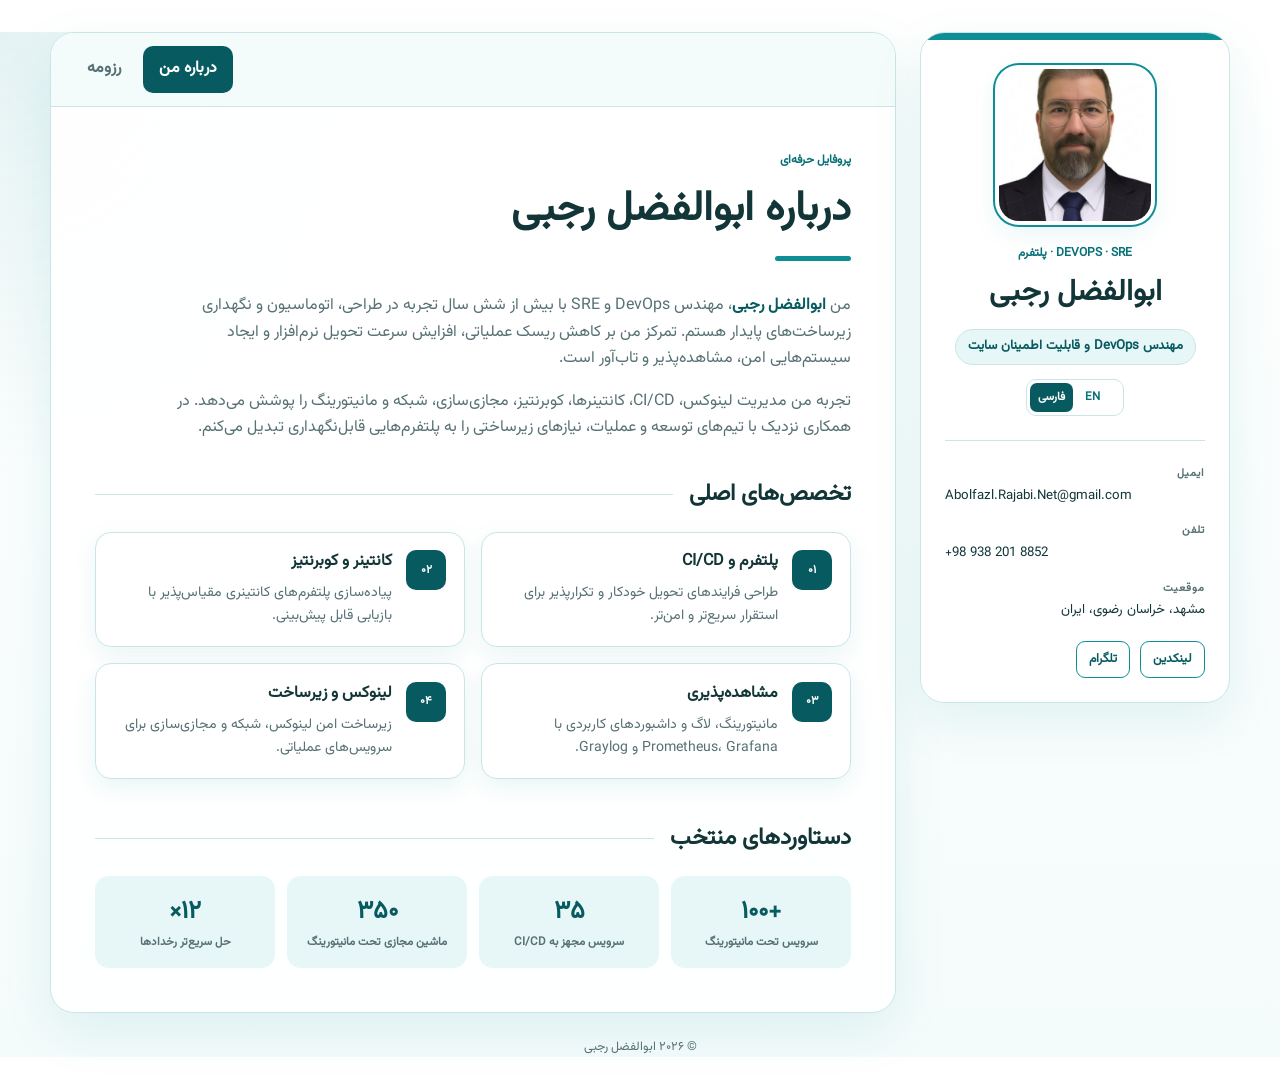
==== fa/index.html @ 6a83e55c "add Multi lang" ====
<!doctype html>
<html lang="fa" dir="rtl">
  <head>
    <meta charset="utf-8" />
    <meta name="viewport" content="width=device-width, initial-scale=1" />
    <meta name="description" content="رزومه ابوالفضل رجبی، مهندس DevOps و SRE متخصص لینوکس، کوبرنتیز، داکر، CI/CD، مانیتورینگ و زیرساخت پایدار." />
    <meta name="keywords" content="ابوالفضل رجبی، مهندس دواپس، مهندس SRE، لینوکس، کوبرنتیز، داکر، CI/CD، زیرساخت" />
    <meta name="author" content="ابوالفضل رجبی" />
    <meta name="robots" content="index, follow, max-image-preview:large" />
    <meta name="theme-color" content="#0F8F95" />
    <meta name="color-scheme" content="light" />

    <title>ابوالفضل رجبی | مهندس DevOps و SRE</title>
    <link rel="canonical" href="https://abolfazl-rajabi.ir/fa/" />
    <link rel="alternate" hreflang="en" href="https://abolfazl-rajabi.ir/" />
    <link rel="alternate" hreflang="fa" href="https://abolfazl-rajabi.ir/fa/" />
    <link rel="alternate" hreflang="x-default" href="https://abolfazl-rajabi.ir/" />
    <link rel="icon" href="../assets/images/logo.ico" sizes="any" />
    <link rel="preload" href="../assets/images/my-avatar.png" as="image" type="image/png" />
    <link rel="preload" href="../assets/fonts/Vazirmatn-Regular.ttf" as="font" type="font/ttf" crossorigin />
    <link rel="stylesheet" href="../assets/css/style.css" />

    <meta property="og:type" content="profile" />
    <meta property="og:url" content="https://abolfazl-rajabi.ir/fa/" />
    <meta property="og:title" content="ابوالفضل رجبی | مهندس DevOps و SRE" />
    <meta property="og:description" content="مهندس DevOps و SRE با تمرکز بر زیرساخت پایدار، اتوماسیون، مانیتورینگ و پلتفرم‌های Cloud Native." />
    <meta property="og:image" content="https://abolfazl-rajabi.ir/assets/images/my-avatar.png" />
    <meta property="og:image:alt" content="تصویر ابوالفضل رجبی" />
    <meta property="og:locale" content="fa_IR" />
    <meta property="og:locale:alternate" content="en_US" />
    <meta name="twitter:card" content="summary" />
    <meta name="twitter:title" content="ابوالفضل رجبی | مهندس DevOps و SRE" />
    <meta name="twitter:description" content="متخصص لینوکس، کوبرنتیز، داکر، CI/CD، مانیتورینگ و اتوماسیون زیرساخت." />
    <meta name="twitter:image" content="https://abolfazl-rajabi.ir/assets/images/my-avatar.png" />

    <script type="application/ld+json">
      {
        "@context": "https://schema.org",
        "@type": "Person",
        "@id": "https://abolfazl-rajabi.ir/#person",
        "name": "ابوالفضل رجبی",
        "alternateName": ["Abolfazl Rajabi"],
        "url": "https://abolfazl-rajabi.ir/fa/",
        "image": "https://abolfazl-rajabi.ir/assets/images/my-avatar.png",
        "jobTitle": "مهندس DevOps و قابلیت اطمینان سایت",
        "description": "مهندس DevOps و SRE متخصص لینوکس، کوبرنتیز، داکر، CI/CD، مانیتورینگ و اتوماسیون زیرساخت.",
        "email": "mailto:abolfazl.rajabi.net@gmail.com",
        "telephone": "+989382018852",
        "address": {"@type": "PostalAddress", "addressLocality": "مشهد", "addressRegion": "خراسان رضوی", "addressCountry": "IR"},
        "alumniOf": {"@type": "CollegeOrUniversity", "name": "دانشگاه بین‌المللی امام رضا"},
        "knowsAbout": ["DevOps", "Site Reliability Engineering", "Linux", "Kubernetes", "Docker", "CI/CD", "Grafana", "Prometheus", "Ansible"],
        "sameAs": ["https://www.linkedin.com/in/abolfazl-rajabi-net", "https://t.me/Arajabi18"]
      }
    </script>
    <script src="../assets/js/script.js" defer></script>
  </head>
  <body>
    <a class="skip-link" href="#main-content">رفتن به محتوای اصلی</a>
    <main class="layout" id="main-content">
      <aside class="profile-card" aria-labelledby="profile-name">
        <div class="profile-summary">
          <img class="avatar" src="../assets/images/my-avatar.png" width="160" height="160" alt="تصویر ابوالفضل رجبی" />
          <div>
            <p class="eyebrow">DevOps · SRE · پلتفرم</p>
            <h1 id="profile-name">ابوالفضل رجبی</h1>
            <p class="role">مهندس DevOps و قابلیت اطمینان سایت</p>
            <div class="language-switch" aria-label="انتخاب زبان">
              <a lang="en" dir="ltr" href="../" hreflang="en">EN</a>
              <span lang="fa" aria-current="page">فارسی</span>
            </div>
          </div>
        </div>
        <button class="profile-toggle" type="button" aria-expanded="false" aria-controls="profile-details" data-profile-toggle>
          اطلاعات تماس <span aria-hidden="true">⌄</span>
        </button>
        <div class="profile-details" id="profile-details" data-profile-details>
          <address class="contact-list">
            <a href="mailto:abolfazl.rajabi.net@gmail.com"><span class="contact-label">ایمیل</span><span dir="ltr">Abolfazl.Rajabi.Net@gmail.com</span></a>
            <a href="tel:+989382018852"><span class="contact-label">تلفن</span><span dir="ltr">+98 938 201 8852</span></a>
            <div><span class="contact-label">موقعیت</span><span>مشهد، خراسان رضوی، ایران</span></div>
          </address>
          <div class="social-links" aria-label="شبکه‌های اجتماعی">
            <a href="https://www.linkedin.com/in/abolfazl-rajabi-net" target="_blank" rel="me noopener noreferrer">لینکدین</a>
            <a href="https://t.me/Arajabi18" target="_blank" rel="me noopener noreferrer">تلگرام</a>
          </div>
        </div>
      </aside>

      <section class="content-card" aria-label="پروفایل حرفه‌ای">
        <nav class="tabs" aria-label="بخش‌های رزومه" role="tablist">
          <button id="about-tab" class="tab is-active" type="button" role="tab" aria-selected="true" aria-controls="about-panel" data-page-target="about">درباره من</button>
          <button id="resume-tab" class="tab" type="button" role="tab" aria-selected="false" aria-controls="resume-panel" data-page-target="resume">رزومه</button>
        </nav>

        <article id="about-panel" class="page is-active" role="tabpanel" aria-labelledby="about-tab" data-page="about">
          <header class="section-header"><p class="eyebrow">پروفایل حرفه‌ای</p><h2>درباره ابوالفضل رجبی</h2></header>
          <div class="intro-copy">
            <p>من <strong>ابوالفضل رجبی</strong>، مهندس DevOps و SRE با بیش از شش سال تجربه در طراحی، اتوماسیون و نگهداری زیرساخت‌های پایدار هستم. تمرکز من بر کاهش ریسک عملیاتی، افزایش سرعت تحویل نرم‌افزار و ایجاد سیستم‌هایی امن، مشاهده‌پذیر و تاب‌آور است.</p>
            <p>تجربه من مدیریت لینوکس، CI/CD، کانتینرها، کوبرنتیز، مجازی‌سازی، شبکه و مانیتورینگ را پوشش می‌دهد. در همکاری نزدیک با تیم‌های توسعه و عملیات، نیازهای زیرساختی را به پلتفرم‌هایی قابل‌نگهداری تبدیل می‌کنم.</p>
          </div>
          <section aria-labelledby="expertise-title">
            <div class="section-heading"><h3 id="expertise-title">تخصص‌های اصلی</h3><span class="heading-line" aria-hidden="true"></span></div>
            <ul class="expertise-grid">
              <li><div class="service-icon" aria-hidden="true">۰۱</div><div><h4>پلتفرم و CI/CD</h4><p>طراحی فرایندهای تحویل خودکار و تکرارپذیر برای استقرار سریع‌تر و امن‌تر.</p></div></li>
              <li><div class="service-icon" aria-hidden="true">۰۲</div><div><h4>کانتینر و کوبرنتیز</h4><p>پیاده‌سازی پلتفرم‌های کانتینری مقیاس‌پذیر با بازیابی قابل پیش‌بینی.</p></div></li>
              <li><div class="service-icon" aria-hidden="true">۰۳</div><div><h4>مشاهده‌پذیری</h4><p>مانیتورینگ، لاگ و داشبوردهای کاربردی با Prometheus، Grafana و Graylog.</p></div></li>
              <li><div class="service-icon" aria-hidden="true">۰۴</div><div><h4>لینوکس و زیرساخت</h4><p>زیرساخت امن لینوکس، شبکه و مجازی‌سازی برای سرویس‌های عملیاتی.</p></div></li>
            </ul>
          </section>
          <section class="impact" aria-labelledby="impact-title">
            <div class="section-heading"><h3 id="impact-title">دستاوردهای منتخب</h3><span class="heading-line" aria-hidden="true"></span></div>
            <dl class="impact-grid">
              <div><dt>+۱۰۰</dt><dd>سرویس تحت مانیتورینگ</dd></div><div><dt>۳۵</dt><dd>سرویس مجهز به CI/CD</dd></div><div><dt>۳۵۰</dt><dd>ماشین مجازی تحت مانیتورینگ</dd></div><div><dt>۱۲×</dt><dd>حل سریع‌تر رخدادها</dd></div>
            </dl>
          </section>
        </article>

        <article id="resume-panel" class="page" role="tabpanel" aria-labelledby="resume-tab" data-page="resume" hidden>
          <header class="section-header"><p class="eyebrow">سوابق حرفه‌ای</p><h2>تجربه و مهارت‌ها</h2></header>
          <section aria-labelledby="experience-title">
            <div class="section-heading"><h3 id="experience-title">سوابق کاری</h3><span class="heading-line" aria-hidden="true"></span></div>
            <ol class="timeline">
              <li><div class="timeline-heading"><h4>GreenWeb</h4><time>۲۰۲۴ — اکنون</time></div><ul><li>مدیریت و اتوماسیون فرایند تحویل نرم‌افزار با پایپ‌لاین‌های CI/CD.</li><li>پیاده‌سازی و نگهداری زیرساخت کوبرنتیز روی Harvester.</li><li>ساخت داشبوردهای مانیتورینگ برای بیش از ۲۵ سرور و ۱۰۰ سرویس.</li><li>همکاری با تیم‌های توسعه برای بهبود تحویل کد، پایداری و امنیت دسترسی.</li></ul><p class="tech-stack" dir="ltr">Harvester · Linux · Kubernetes · Docker · Grafana · Prometheus · GitLab CI/CD</p></li>
              <li><div class="timeline-heading"><h4>Forvest</h4><time>۲۰۲۲ — اکنون</time></div><ul><li>نگهداری سرورهای مجازی، شبکه، صحت نسخه‌های پشتیبان و برنامه‌های بازیابی.</li><li>بهینه‌سازی بار سرورها، ظرفیت ذخیره‌سازی و پایداری پایگاه داده.</li><li>پیاده‌سازی CI/CD برای ۳۵ سرویس بک‌اند و فرانت‌اند و کاهش خطای انسانی.</li><li>راه‌اندازی مانیتورینگ برای ۱۲ سرور مجازی، ۸۰ سرویس و تجهیزات شبکه و برق.</li></ul><p class="tech-stack" dir="ltr">Linux · Docker · Kubernetes · Hetzner · AWS · Grafana · Prometheus · API Gateway</p></li>
              <li><div class="timeline-heading"><h4>Part Software Group</h4><time>۲۰۲۲ — ۲۰۲۳</time></div><ul><li>افزایش امنیت انتشار در محیط عملیاتی و هماهنگی تیم‌های توسعه و عملیات.</li><li>مانیتورینگ و عیب‌یابی سرویس‌ها با Prometheus و Grafana.</li><li>کاهش زمان شناسایی و رفع خطا از ۲۴ ساعت به ۲ ساعت.</li></ul><p class="tech-stack" dir="ltr">Linux · Nginx · GitLab CI/CD · Bash · Grafana · Prometheus · API Gateway</p></li>
              <li><div class="timeline-heading"><h4>فاوا آستان قدس رضوی</h4><time>۲۰۲۱ — ۲۰۲۲</time></div><ul><li>مدیریت سرورهای VCSA، لینوکس، دیتاسنتر فیزیکی و اتوماسیون اداری.</li><li>توسعه فرایندهای CI/CD برای تحویل سریع‌تر و قابل‌اعتمادتر نرم‌افزار.</li><li>مانیتورینگ بیش از ۱۵ سرور فیزیکی، ۳۵۰ ماشین مجازی، ۹۰ روتر و ۴۰ سوییچ سیسکو.</li><li>مدیریت به‌روزرسانی امن و استقرار عملیاتی سیستم‌های ویندوز و لینوکس.</li></ul><p class="tech-stack" dir="ltr">Linux · Ansible · Docker · VMware · ESXi · Grafana · Graylog · Splunk</p></li>
              <li><div class="timeline-heading"><h4>رادار فرتاک هوشمند</h4><time>۲۰۲۰ — ۲۰۲۱</time></div><ul><li>مشاوره خرید تجهیزات شبکه و پشتیبانی فنی زیرساخت ارتباطی.</li><li>مانیتورینگ سرورهای داخلی و مجازی و بهینه‌سازی ارتباطات سازمانی.</li><li>نصب و نگهداری زیرساخت امنیتی و نظارتی.</li></ul><p class="tech-stack" dir="ltr">Network · Docker · GitLab · ESXi · Proxmox · Ansible</p></li>
            </ol>
          </section>
          <section aria-labelledby="education-title">
            <div class="section-heading"><h3 id="education-title">تحصیلات</h3><span class="heading-line" aria-hidden="true"></span></div>
            <div class="education-card"><div><h4>کارشناسی علوم کامپیوتر</h4><p>دانشگاه بین‌المللی امام رضا، مشهد</p></div><time>۱۳۹۰</time></div>
          </section>
          <section aria-labelledby="skills-title">
            <div class="section-heading"><h3 id="skills-title">مهارت‌های فنی</h3><span class="heading-line" aria-hidden="true"></span></div>
            <div class="skills-grid">
              <div><h4>سیستم‌ها</h4><p dir="ltr">Linux, Debian, Arch Linux, Bash, Nginx</p></div><div><h4>کانتینرها</h4><p dir="ltr">Docker, Docker Swarm, Kubernetes, Harvester</p></div><div><h4>اتوماسیون</h4><p dir="ltr">GitLab CI/CD, GitHub, Git, Ansible</p></div><div><h4>مشاهده‌پذیری</h4><p dir="ltr">Grafana, Prometheus, Zabbix, Graylog, Elastic, Splunk</p></div><div><h4>مجازی‌سازی</h4><p dir="ltr">VMware, ESXi, VCSA, Proxmox</p></div><div><h4>زیرساخت</h4><p dir="ltr">Network, AWS, Hetzner, API Gateway, Backup &amp; Recovery</p></div>
            </div>
          </section>
        </article>
      </section>
    </main>
    <footer class="site-footer"><p>© <span data-current-year>۲۰۲۶</span> ابوالفضل رجبی</p></footer>
  </body>
</html>
---- assets/css/style.css ----
/* Abolfazl Rajabi — personal resume */
:root {
  --brand: #0f8f95;
  --brand-dark: #087177;
  --brand-deep: #075b60;
  --brand-soft: #e7f6f6;
  --brand-faint: #f4fbfb;
  --white: #ffffff;
  --ink: #123638;
  --muted: #577174;
  --border: #cae5e6;
  --shadow: 0 18px 50px rgb(15 143 149 / 10%);
  --shadow-small: 0 8px 24px rgb(15 143 149 / 9%);
  --radius-large: 24px;
  --radius: 16px;
  --transition: 180ms ease;
  --font: Inter, ui-sans-serif, system-ui, -apple-system, BlinkMacSystemFont, "Segoe UI", sans-serif;
}

*,
*::before,
*::after {
  box-sizing: border-box;
}

html {
  scroll-behavior: smooth;
  font-family: var(--font);
  color: var(--ink);
  background: var(--white);
}

body {
  min-width: 280px;
  min-height: 100vh;
  margin: 0;
  background:
    radial-gradient(circle at 0 0, rgb(15 143 149 / 11%), transparent 28rem),
    linear-gradient(180deg, var(--white) 0%, var(--brand-faint) 100%);
  line-height: 1.65;
  -webkit-font-smoothing: antialiased;
}

button,
a {
  -webkit-tap-highlight-color: transparent;
}

button {
  font: inherit;
}

a {
  color: var(--brand-dark);
  text-decoration-thickness: 1px;
  text-underline-offset: 3px;
}

a:hover {
  color: var(--brand-deep);
}

img {
  display: block;
  max-width: 100%;
}

h1,
h2,
h3,
h4,
p {
  margin-top: 0;
}

h1,
h2,
h3,
h4 {
  line-height: 1.25;
}

h2 {
  margin-bottom: 0;
  font-size: clamp(1.8rem, 4vw, 2.6rem);
  letter-spacing: -0.035em;
}

h3 {
  margin-bottom: 0;
  font-size: clamp(1.2rem, 2vw, 1.45rem);
}

h4 {
  margin-bottom: 0.45rem;
  font-size: 1rem;
}

:focus-visible {
  outline: 3px solid rgb(15 143 149 / 35%);
  outline-offset: 3px;
}

::selection {
  color: var(--ink);
  background: rgb(15 143 149 / 24%);
}

[hidden] {
  display: none !important;
}

.skip-link {
  position: fixed;
  top: 1rem;
  left: 1rem;
  z-index: 100;
  padding: 0.7rem 1rem;
  border-radius: 10px;
  color: var(--white);
  background: var(--brand-deep);
  transform: translateY(-150%);
  transition: transform var(--transition);
}

.skip-link:focus {
  color: var(--white);
  transform: translateY(0);
}

.layout {
  display: grid;
  grid-template-columns: minmax(250px, 310px) minmax(0, 1fr);
  gap: 1.5rem;
  width: min(1180px, calc(100% - 2rem));
  margin: 2rem auto 1.5rem;
  align-items: start;
}

.profile-card,
.content-card {
  border: 1px solid var(--border);
  border-radius: var(--radius-large);
  background: rgb(255 255 255 / 94%);
  box-shadow: var(--shadow);
}

.profile-card {
  position: sticky;
  top: 2rem;
  padding: 1.5rem;
  overflow: hidden;
}

.profile-card::before {
  position: absolute;
  inset: 0 0 auto;
  height: 7px;
  content: "";
  background: var(--brand);
}

.profile-summary {
  display: grid;
  justify-items: center;
  text-align: center;
}

.avatar {
  width: 160px;
  aspect-ratio: 1;
  margin: 0.5rem auto 1.2rem;
  border: 4px solid var(--white);
  border-radius: 24px;
  background: var(--brand-soft);
  box-shadow: 0 0 0 2px var(--brand), var(--shadow-small);
  object-fit: cover;
}

.eyebrow {
  margin-bottom: 0.45rem;
  color: var(--brand-dark);
  font-size: 0.75rem;
  font-weight: 800;
  letter-spacing: 0.1em;
  text-transform: uppercase;
}

.profile-summary h1 {
  margin-bottom: 0.75rem;
  font-size: clamp(1.45rem, 3vw, 1.85rem);
  letter-spacing: -0.035em;
}

.persian-name {
  display: block;
  margin-top: 0.3rem;
  color: var(--brand-dark);
  font-size: 0.75em;
  font-weight: 700;
  letter-spacing: 0;
}

.role {
  width: fit-content;
  margin: 0 auto;
  padding: 0.4rem 0.75rem;
  border: 1px solid var(--border);
  border-radius: 999px;
  color: var(--brand-deep);
  background: var(--brand-soft);
  font-size: 0.82rem;
  font-weight: 700;
}

.profile-toggle {
  display: none;
  width: 100%;
  align-items: center;
  justify-content: space-between;
  margin-top: 1.25rem;
  padding: 0.75rem 0;
  border: 0;
  border-top: 1px solid var(--border);
  color: var(--brand-deep);
  background: transparent;
  cursor: pointer;
  font-weight: 700;
}

.profile-toggle span {
  font-size: 1.3rem;
  transition: transform var(--transition);
}

.profile-toggle[aria-expanded="true"] span {
  transform: rotate(180deg);
}

.profile-details {
  display: grid;
  gap: 1.2rem;
  margin-top: 1.5rem;
  padding-top: 1.5rem;
  border-top: 1px solid var(--border);
}

.contact-list {
  display: grid;
  gap: 1rem;
  margin: 0;
  font-style: normal;
}

.contact-list a,
.contact-list > div {
  display: grid;
  min-width: 0;
  color: var(--ink);
  font-size: 0.83rem;
  text-decoration: none;
  overflow-wrap: anywhere;
}

.contact-list a:hover {
  color: var(--brand-dark);
}

.contact-label {
  margin-bottom: 0.1rem;
  color: var(--muted);
  font-size: 0.68rem;
  font-weight: 800;
  letter-spacing: 0.09em;
  text-transform: uppercase;
}

.social-links {
  display: flex;
  flex-wrap: wrap;
  gap: 0.65rem;
}

.social-links a {
  padding: 0.48rem 0.75rem;
  border: 1px solid var(--brand);
  border-radius: 9px;
  color: var(--brand-deep);
  font-size: 0.78rem;
  font-weight: 800;
  text-decoration: none;
  transition: color var(--transition), background var(--transition), transform var(--transition);
}

.social-links a:hover {
  color: var(--white);
  background: var(--brand-deep);
  transform: translateY(-2px);
}

.content-card {
  min-width: 0;
  overflow: hidden;
}

.tabs {
  display: flex;
  gap: 0.35rem;
  justify-content: flex-end;
  padding: 0.8rem 1.25rem;
  border-bottom: 1px solid var(--border);
  background: var(--brand-faint);
}

.tab {
  position: relative;
  padding: 0.65rem 1rem;
  border: 0;
  border-radius: 10px;
  color: var(--muted);
  background: transparent;
  cursor: pointer;
  font-weight: 750;
  transition: color var(--transition), background var(--transition);
}

.tab:hover {
  color: var(--brand-deep);
  background: var(--brand-soft);
}

.tab.is-active {
  color: var(--white);
  background: var(--brand-deep);
}

.page {
  display: none;
  padding: clamp(1.4rem, 4vw, 2.75rem);
}

.page.is-active {
  display: block;
  animation: fade-in 240ms ease both;
}

@keyframes fade-in {
  from { opacity: 0; transform: translateY(5px); }
  to { opacity: 1; transform: translateY(0); }
}

.section-header {
  position: relative;
  margin-bottom: 2rem;
  padding-bottom: 1.2rem;
}

.section-header::after {
  position: absolute;
  bottom: 0;
  left: 0;
  width: 76px;
  height: 5px;
  border-radius: 999px;
  content: "";
  background: var(--brand);
}

.intro-copy {
  max-width: 75ch;
  color: var(--muted);
  font-size: 1rem;
}

.intro-copy strong {
  color: var(--brand-deep);
}

.persian-intro {
  margin: 1.4rem 0 2.5rem;
  padding: 1rem 1.1rem;
  border-right: 4px solid var(--brand);
  border-radius: 12px 0 0 12px;
  color: var(--ink);
  background: var(--brand-soft);
  font-family: Tahoma, Arial, sans-serif;
  line-height: 1.9;
}

.section-heading {
  display: flex;
  align-items: center;
  gap: 1rem;
  margin: 2.2rem 0 1.2rem;
}

.heading-line {
  height: 1px;
  flex: 1;
  background: var(--border);
}

.expertise-grid,
.timeline {
  margin: 0;
  padding: 0;
  list-style: none;
}

.expertise-grid {
  display: grid;
  grid-template-columns: repeat(2, minmax(0, 1fr));
  gap: 1rem;
}

.expertise-grid > li {
  display: grid;
  grid-template-columns: auto 1fr;
  gap: 0.9rem;
  padding: 1.1rem;
  border: 1px solid var(--border);
  border-radius: var(--radius);
  background: var(--white);
  box-shadow: var(--shadow-small);
}

.expertise-grid p,
.skills-grid p,
.education-card p {
  margin-bottom: 0;
  color: var(--muted);
  font-size: 0.88rem;
}

.service-icon {
  display: grid;
  width: 2.5rem;
  height: 2.5rem;
  place-items: center;
  border-radius: 10px;
  color: var(--white);
  background: var(--brand-deep);
  font-size: 0.72rem;
  font-weight: 850;
}

.impact {
  margin-top: 2.6rem;
}

.impact-grid {
  display: grid;
  grid-template-columns: repeat(4, minmax(0, 1fr));
  gap: 0.75rem;
  margin: 0;
}

.impact-grid > div {
  padding: 1rem 0.75rem;
  border-radius: 14px;
  text-align: center;
  background: var(--brand-soft);
}

.impact-grid dt {
  color: var(--brand-deep);
  font-size: 1.55rem;
  font-weight: 850;
}

.impact-grid dd {
  margin: 0;
  color: var(--muted);
  font-size: 0.72rem;
  font-weight: 700;
}

.timeline {
  position: relative;
  display: grid;
  gap: 1.2rem;
  margin-left: 0.45rem;
  padding-left: 1.65rem;
}

.timeline::before {
  position: absolute;
  top: 0.6rem;
  bottom: 0.6rem;
  left: 0.3rem;
  width: 2px;
  content: "";
  background: var(--border);
}

.timeline > li {
  position: relative;
  padding: 1.2rem;
  border: 1px solid var(--border);
  border-radius: var(--radius);
  background: var(--white);
}

.timeline > li::before {
  position: absolute;
  top: 1.45rem;
  left: -1.75rem;
  width: 0.8rem;
  height: 0.8rem;
  border: 3px solid var(--white);
  border-radius: 50%;
  content: "";
  background: var(--brand);
  box-shadow: 0 0 0 2px var(--brand);
}

.timeline-heading,
.education-card {
  display: flex;
  align-items: flex-start;
  justify-content: space-between;
  gap: 1rem;
}

.timeline-heading time,
.education-card time {
  flex: 0 0 auto;
  color: var(--brand-deep);
  font-size: 0.78rem;
  font-weight: 800;
}

.timeline ul {
  margin: 0.75rem 0;
  padding-left: 1.2rem;
  color: var(--muted);
  font-size: 0.9rem;
}

.timeline li::marker {
  color: var(--brand);
}

.tech-stack {
  margin-bottom: 0;
  padding-top: 0.75rem;
  border-top: 1px solid var(--border);
  color: var(--brand-deep);
  font-size: 0.75rem;
  font-weight: 750;
}

.education-card {
  padding: 1.2rem;
  border: 1px solid var(--border);
  border-radius: var(--radius);
  background: var(--brand-faint);
}

.skills-grid {
  display: grid;
  grid-template-columns: repeat(2, minmax(0, 1fr));
  gap: 0.8rem;
}

.skills-grid > div {
  padding: 1rem;
  border: 1px solid var(--border);
  border-radius: 13px;
  background: var(--white);
}

.skills-grid h4 {
  color: var(--brand-deep);
}

.site-footer {
  width: min(1180px, calc(100% - 2rem));
  margin: 0 auto 2rem;
  color: var(--muted);
  text-align: center;
  font-size: 0.78rem;
}

.site-footer p {
  margin-bottom: 0;
}

@media (max-width: 900px) {
  .layout {
    grid-template-columns: 1fr;
    margin-top: 1rem;
  }

  .profile-card {
    position: relative;
    top: auto;
  }

  .profile-summary {
    grid-template-columns: auto 1fr;
    align-items: center;
    justify-items: start;
    gap: 1.25rem;
    text-align: left;
  }

  .avatar {
    width: 112px;
    margin: 0;
  }

  .role {
    margin-left: 0;
  }

  .profile-details {
    grid-template-columns: 1fr auto;
    align-items: end;
  }

  .contact-list {
    grid-template-columns: repeat(3, minmax(0, 1fr));
  }
}

@media (max-width: 680px) {
  .layout,
  .site-footer {
    width: min(100% - 1rem, 1180px);
  }

  .profile-card,
  .content-card {
    border-radius: 18px;
  }

  .profile-card {
    padding: 1.1rem;
  }

  .profile-summary {
    gap: 0.9rem;
  }

  .profile-summary h1 {
    font-size: 1.25rem;
  }

  .avatar {
    width: 84px;
    border-radius: 18px;
  }

  .eyebrow {
    font-size: 0.65rem;
  }

  .role {
    padding: 0.32rem 0.55rem;
    font-size: 0.7rem;
  }

  .profile-toggle {
    display: flex;
  }

  .profile-details {
    display: none;
    grid-template-columns: 1fr;
    margin-top: 0;
    padding-top: 1rem;
  }

  .profile-details.is-open {
    display: grid;
  }

  .contact-list {
    grid-template-columns: 1fr;
  }

  .tabs {
    position: sticky;
    top: 0;
    z-index: 10;
    justify-content: stretch;
    padding: 0.55rem;
  }

  .tab {
    flex: 1;
    text-align: center;
  }

  .expertise-grid,
  .skills-grid {
    grid-template-columns: 1fr;
  }

  .impact-grid {
    grid-template-columns: repeat(2, minmax(0, 1fr));
  }

  .timeline-heading,
  .education-card {
    display: grid;
  }
}

@media (prefers-reduced-motion: reduce) {
  *,
  *::before,
  *::after {
    scroll-behavior: auto !important;
    animation-duration: 0.01ms !important;
    animation-iteration-count: 1 !important;
    transition-duration: 0.01ms !important;
  }
}

@media print {
  :root {
    --shadow: none;
    --shadow-small: none;
  }

  body {
    background: var(--white);
  }

  .layout {
    display: block;
    width: 100%;
    margin: 0;
  }

  .profile-card,
  .content-card {
    border: 0;
    box-shadow: none;
  }

  .profile-card {
    position: static;
  }

  .profile-details {
    display: grid !important;
  }

  .tabs,
  .profile-toggle,
  .site-footer {
    display: none;
  }

  .page,
  .page[hidden] {
    display: block !important;
    padding: 1rem 0;
    break-inside: auto;
  }

  .timeline > li,
  .expertise-grid > li,
  .skills-grid > div {
    break-inside: avoid;
  }
}


/* Bilingual typography and language navigation */
@font-face {
  font-family: "Vazirmatn";
  src: url("../fonts/Vazirmatn-Regular.ttf") format("truetype");
  font-style: normal;
  font-weight: 400;
  font-display: swap;
}

html[lang="fa"] {
  font-family: "Vazirmatn", Tahoma, Arial, sans-serif;
}

html[lang="fa"] body {
  letter-spacing: 0;
}

html[lang="fa"] h1,
html[lang="fa"] h2,
html[lang="fa"] h3,
html[lang="fa"] h4 {
  letter-spacing: 0;
  line-height: 1.55;
}

html[lang="fa"] .eyebrow {
  letter-spacing: 0;
}

.language-switch {
  display: inline-flex;
  align-items: center;
  gap: 0.2rem;
  margin-top: 0.85rem;
  padding: 0.2rem;
  border: 1px solid var(--border);
  border-radius: 10px;
  background: var(--white);
  font-size: 0.72rem;
  font-weight: 800;
}

.language-switch a,
.language-switch span {
  min-width: 2.7rem;
  padding: 0.3rem 0.5rem;
  border-radius: 7px;
  text-align: center;
  text-decoration: none;
}

.language-switch [aria-current="page"] {
  color: var(--white);
  background: var(--brand-deep);
}

html[dir="rtl"] .section-header::after {
  right: 0;
  left: auto;
}

html[dir="rtl"] .timeline {
  margin-right: 0.45rem;
  margin-left: 0;
  padding-right: 1.65rem;
  padding-left: 0;
}

html[dir="rtl"] .timeline::before {
  right: 0.3rem;
  left: auto;
}

html[dir="rtl"] .timeline > li::before {
  right: -1.75rem;
  left: auto;
}

html[dir="rtl"] .timeline ul {
  padding-right: 1.2rem;
  padding-left: 0;
}

html[dir="rtl"] .tech-stack,
html[dir="rtl"] [dir="ltr"] {
  text-align: left;
}

@media (max-width: 900px) {
  html[dir="rtl"] .profile-summary {
    text-align: right;
  }

  html[dir="rtl"] .role {
    margin-right: 0;
    margin-left: auto;
  }
}
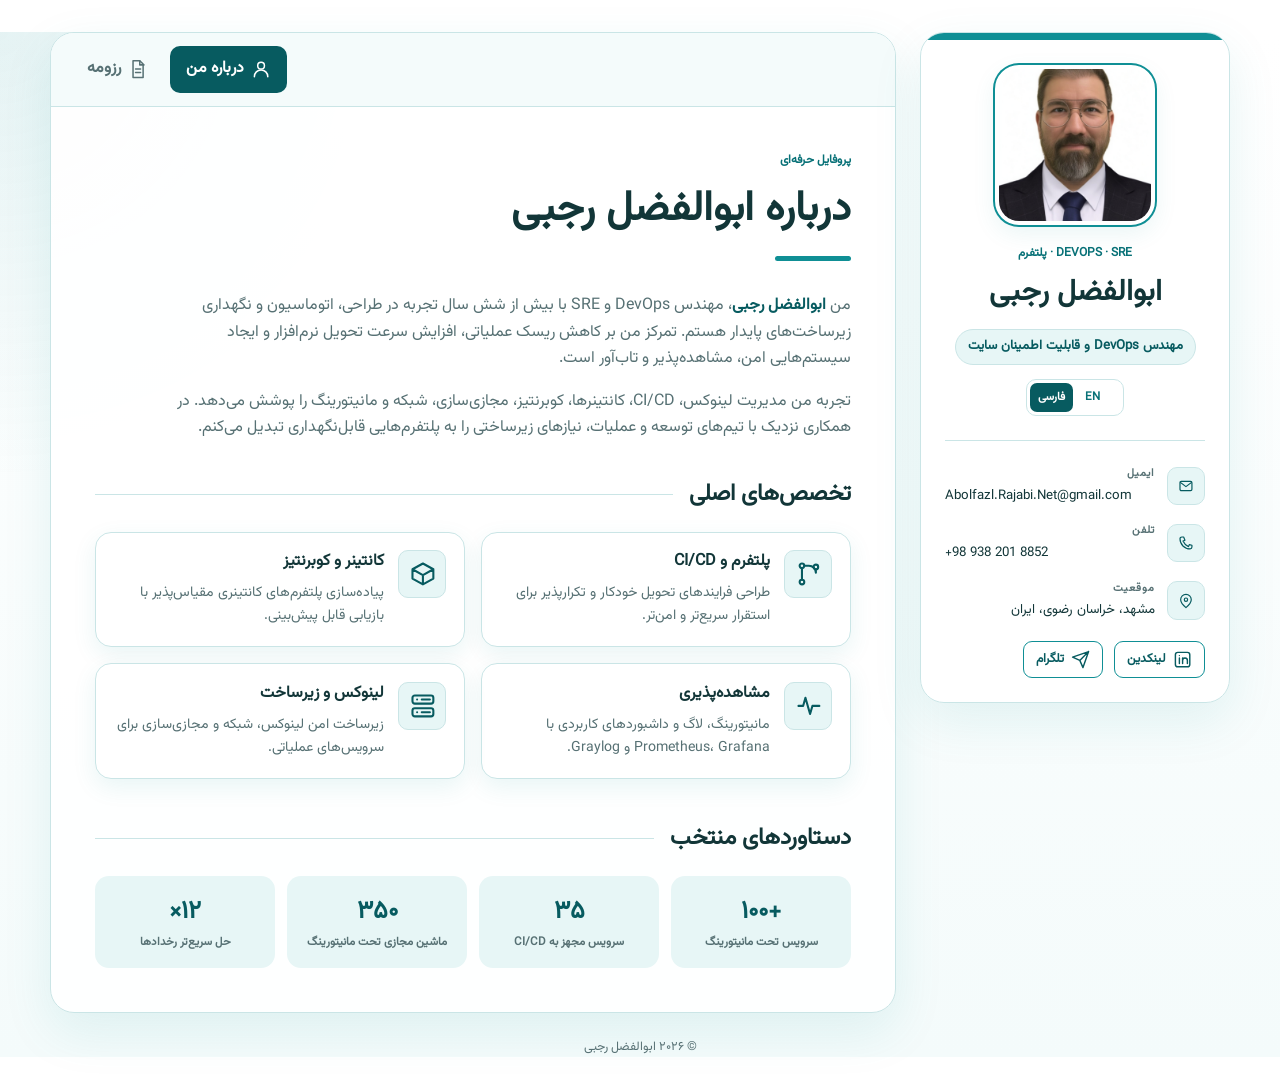
==== commit 2f1187f1: "add icons" ====
--- a/fa/index.html
+++ b/fa/index.html
@@ -15,7 +15,7 @@
     <link rel="alternate" hreflang="en" href="https://abolfazl-rajabi.ir/" />
     <link rel="alternate" hreflang="fa" href="https://abolfazl-rajabi.ir/fa/" />
     <link rel="alternate" hreflang="x-default" href="https://abolfazl-rajabi.ir/" />
-    <link rel="icon" href="../assets/images/logo.ico" sizes="any" />
+    <link rel="icon" href="../assets/images/favicon.svg" type="image/svg+xml" />
     <link rel="preload" href="../assets/images/my-avatar.png" as="image" type="image/png" />
     <link rel="preload" href="../assets/fonts/Vazirmatn-Regular.ttf" as="font" type="font/ttf" crossorigin />
     <link rel="stylesheet" href="../assets/css/style.css" />
@@ -55,6 +55,19 @@
     <script src="../assets/js/script.js" defer></script>
   </head>
   <body>
+    <svg class="icon-sprite" aria-hidden="true" focusable="false" xmlns="http://www.w3.org/2000/svg">
+      <symbol id="icon-user" viewBox="0 0 24 24"><circle cx="12" cy="8" r="4"/><path d="M4 21a8 8 0 0 1 16 0"/></symbol>
+      <symbol id="icon-document" viewBox="0 0 24 24"><path d="M6 2h8l4 4v16H6z"/><path d="M14 2v5h5M9 12h6M9 16h6"/></symbol>
+      <symbol id="icon-mail" viewBox="0 0 24 24"><rect x="3" y="5" width="18" height="14" rx="2"/><path d="m4 7 8 6 8-6"/></symbol>
+      <symbol id="icon-phone" viewBox="0 0 24 24"><path d="M8.5 3H5.8A2.8 2.8 0 0 0 3 5.8C3 14.2 9.8 21 18.2 21a2.8 2.8 0 0 0 2.8-2.8v-2.7l-4-1-1.2 3c-3.9-1.7-6.6-4.4-8.3-8.3l3-1.2z"/></symbol>
+      <symbol id="icon-location" viewBox="0 0 24 24"><path d="M20 10c0 5-8 12-8 12S4 15 4 10a8 8 0 1 1 16 0z"/><circle cx="12" cy="10" r="2.5"/></symbol>
+      <symbol id="icon-linkedin" viewBox="0 0 24 24"><rect x="3" y="3" width="18" height="18" rx="3"/><path d="M8 10v7M8 7v.01M12 17v-4a3 3 0 0 1 6 0v4M12 10v7"/></symbol>
+      <symbol id="icon-send" viewBox="0 0 24 24"><path d="m22 2-7 20-4-9-9-4zM22 2 11 13"/></symbol>
+      <symbol id="icon-pipeline" viewBox="0 0 24 24"><circle cx="6" cy="5" r="2"/><circle cx="18" cy="6" r="2"/><circle cx="6" cy="19" r="2"/><path d="M6 7v10M8 5h4a6 6 0 0 1 6 6v-3"/></symbol>
+      <symbol id="icon-container" viewBox="0 0 24 24"><path d="m12 3 9 5-9 5-9-5zM3 8v8l9 5 9-5V8M12 13v8"/></symbol>
+      <symbol id="icon-observability" viewBox="0 0 24 24"><path d="M3 12h4l2-7 4 14 2-7h6"/></symbol>
+      <symbol id="icon-server" viewBox="0 0 24 24"><rect x="3" y="3" width="18" height="7" rx="2"/><rect x="3" y="14" width="18" height="7" rx="2"/><path d="M7 6.5h.01M7 17.5h.01M11 6.5h7M11 17.5h7"/></symbol>
+    </svg>
     <a class="skip-link" href="#main-content">رفتن به محتوای اصلی</a>
     <main class="layout" id="main-content">
       <aside class="profile-card" aria-labelledby="profile-name">
@@ -75,21 +88,21 @@
         </button>
         <div class="profile-details" id="profile-details" data-profile-details>
           <address class="contact-list">
-            <a href="mailto:abolfazl.rajabi.net@gmail.com"><span class="contact-label">ایمیل</span><span dir="ltr">Abolfazl.Rajabi.Net@gmail.com</span></a>
-            <a href="tel:+989382018852"><span class="contact-label">تلفن</span><span dir="ltr">+98 938 201 8852</span></a>
-            <div><span class="contact-label">موقعیت</span><span>مشهد، خراسان رضوی، ایران</span></div>
+            <a href="mailto:abolfazl.rajabi.net@gmail.com"><span class="contact-icon"><svg class="ui-icon" aria-hidden="true"><use href="#icon-mail"/></svg></span><span class="contact-copy"><span class="contact-label">ایمیل</span><span dir="ltr">Abolfazl.Rajabi.Net@gmail.com</span></span></a>
+            <a href="tel:+989382018852"><span class="contact-icon"><svg class="ui-icon" aria-hidden="true"><use href="#icon-phone"/></svg></span><span class="contact-copy"><span class="contact-label">تلفن</span><span dir="ltr">+98 938 201 8852</span></span></a>
+            <div><span class="contact-icon"><svg class="ui-icon" aria-hidden="true"><use href="#icon-location"/></svg></span><span class="contact-copy"><span class="contact-label">موقعیت</span><span>مشهد، خراسان رضوی، ایران</span></span></div>
           </address>
           <div class="social-links" aria-label="شبکه‌های اجتماعی">
-            <a href="https://www.linkedin.com/in/abolfazl-rajabi-net" target="_blank" rel="me noopener noreferrer">لینکدین</a>
-            <a href="https://t.me/Arajabi18" target="_blank" rel="me noopener noreferrer">تلگرام</a>
+            <a href="https://www.linkedin.com/in/abolfazl-rajabi-net" target="_blank" rel="me noopener noreferrer"><svg class="ui-icon" aria-hidden="true"><use href="#icon-linkedin"/></svg>لینکدین</a>
+            <a href="https://t.me/Arajabi18" target="_blank" rel="me noopener noreferrer"><svg class="ui-icon" aria-hidden="true"><use href="#icon-send"/></svg>تلگرام</a>
           </div>
         </div>
       </aside>
 
       <section class="content-card" aria-label="پروفایل حرفه‌ای">
         <nav class="tabs" aria-label="بخش‌های رزومه" role="tablist">
-          <button id="about-tab" class="tab is-active" type="button" role="tab" aria-selected="true" aria-controls="about-panel" data-page-target="about">درباره من</button>
-          <button id="resume-tab" class="tab" type="button" role="tab" aria-selected="false" aria-controls="resume-panel" data-page-target="resume">رزومه</button>
+          <button id="about-tab" class="tab is-active" type="button" role="tab" aria-selected="true" aria-controls="about-panel" data-page-target="about"><svg class="ui-icon" aria-hidden="true"><use href="#icon-user"/></svg>درباره من</button>
+          <button id="resume-tab" class="tab" type="button" role="tab" aria-selected="false" aria-controls="resume-panel" data-page-target="resume"><svg class="ui-icon" aria-hidden="true"><use href="#icon-document"/></svg>رزومه</button>
         </nav>
 
         <article id="about-panel" class="page is-active" role="tabpanel" aria-labelledby="about-tab" data-page="about">
@@ -101,10 +114,10 @@
           <section aria-labelledby="expertise-title">
             <div class="section-heading"><h3 id="expertise-title">تخصص‌های اصلی</h3><span class="heading-line" aria-hidden="true"></span></div>
             <ul class="expertise-grid">
-              <li><div class="service-icon" aria-hidden="true">۰۱</div><div><h4>پلتفرم و CI/CD</h4><p>طراحی فرایندهای تحویل خودکار و تکرارپذیر برای استقرار سریع‌تر و امن‌تر.</p></div></li>
-              <li><div class="service-icon" aria-hidden="true">۰۲</div><div><h4>کانتینر و کوبرنتیز</h4><p>پیاده‌سازی پلتفرم‌های کانتینری مقیاس‌پذیر با بازیابی قابل پیش‌بینی.</p></div></li>
-              <li><div class="service-icon" aria-hidden="true">۰۳</div><div><h4>مشاهده‌پذیری</h4><p>مانیتورینگ، لاگ و داشبوردهای کاربردی با Prometheus، Grafana و Graylog.</p></div></li>
-              <li><div class="service-icon" aria-hidden="true">۰۴</div><div><h4>لینوکس و زیرساخت</h4><p>زیرساخت امن لینوکس، شبکه و مجازی‌سازی برای سرویس‌های عملیاتی.</p></div></li>
+              <li><div class="service-icon" aria-hidden="true"><svg class="ui-icon"><use href="#icon-pipeline"/></svg></div><div><h4>پلتفرم و CI/CD</h4><p>طراحی فرایندهای تحویل خودکار و تکرارپذیر برای استقرار سریع‌تر و امن‌تر.</p></div></li>
+              <li><div class="service-icon" aria-hidden="true"><svg class="ui-icon"><use href="#icon-container"/></svg></div><div><h4>کانتینر و کوبرنتیز</h4><p>پیاده‌سازی پلتفرم‌های کانتینری مقیاس‌پذیر با بازیابی قابل پیش‌بینی.</p></div></li>
+              <li><div class="service-icon" aria-hidden="true"><svg class="ui-icon"><use href="#icon-observability"/></svg></div><div><h4>مشاهده‌پذیری</h4><p>مانیتورینگ، لاگ و داشبوردهای کاربردی با Prometheus، Grafana و Graylog.</p></div></li>
+              <li><div class="service-icon" aria-hidden="true"><svg class="ui-icon"><use href="#icon-server"/></svg></div><div><h4>لینوکس و زیرساخت</h4><p>زیرساخت امن لینوکس، شبکه و مجازی‌سازی برای سرویس‌های عملیاتی.</p></div></li>
             </ul>
           </section>
           <section class="impact" aria-labelledby="impact-title">
--- a/assets/css/style.css
+++ b/assets/css/style.css
@@ -868,3 +868,104 @@
     margin-left: auto;
   }
 }
+
+
+/* Theme-aware interface icons */
+.icon-sprite {
+  position: absolute;
+  width: 0;
+  height: 0;
+  overflow: hidden;
+}
+
+.ui-icon {
+  width: 1.2em;
+  height: 1.2em;
+  flex: 0 0 auto;
+  fill: none;
+  stroke: currentColor;
+  stroke-width: 1.8;
+  stroke-linecap: round;
+  stroke-linejoin: round;
+}
+
+.contact-list a,
+.contact-list > div {
+  grid-template-columns: 2.4rem minmax(0, 1fr);
+  align-items: center;
+  gap: 0.75rem;
+}
+
+.contact-icon {
+  display: grid;
+  width: 2.4rem;
+  height: 2.4rem;
+  place-items: center;
+  border: 1px solid var(--border);
+  border-radius: 10px;
+  color: var(--brand-deep);
+  background: var(--brand-soft);
+  transition: color var(--transition), background var(--transition), border-color var(--transition);
+}
+
+.contact-list a:hover .contact-icon {
+  border-color: var(--brand);
+  color: var(--white);
+  background: var(--brand-deep);
+}
+
+.contact-copy {
+  display: grid;
+  min-width: 0;
+}
+
+.social-links a,
+.tab {
+  display: inline-flex;
+  align-items: center;
+  justify-content: center;
+  gap: 0.45rem;
+}
+
+.social-links .ui-icon {
+  font-size: 1rem;
+}
+
+.tab .ui-icon {
+  font-size: 1.05rem;
+}
+
+.service-icon {
+  width: 3rem;
+  height: 3rem;
+  border: 1px solid var(--border);
+  color: var(--brand-deep);
+  background: var(--brand-soft);
+  font-size: 1.45rem;
+  transition: color var(--transition), background var(--transition), border-color var(--transition), transform var(--transition);
+}
+
+.expertise-grid > li:hover .service-icon {
+  border-color: var(--brand);
+  color: var(--white);
+  background: var(--brand-deep);
+  transform: translateY(-2px);
+}
+
+@media (max-width: 420px) {
+  .tab {
+    gap: 0.3rem;
+    padding-inline: 0.6rem;
+  }
+
+  .contact-list a,
+  .contact-list > div {
+    grid-template-columns: 2.15rem minmax(0, 1fr);
+    gap: 0.6rem;
+  }
+
+  .contact-icon {
+    width: 2.15rem;
+    height: 2.15rem;
+  }
+}
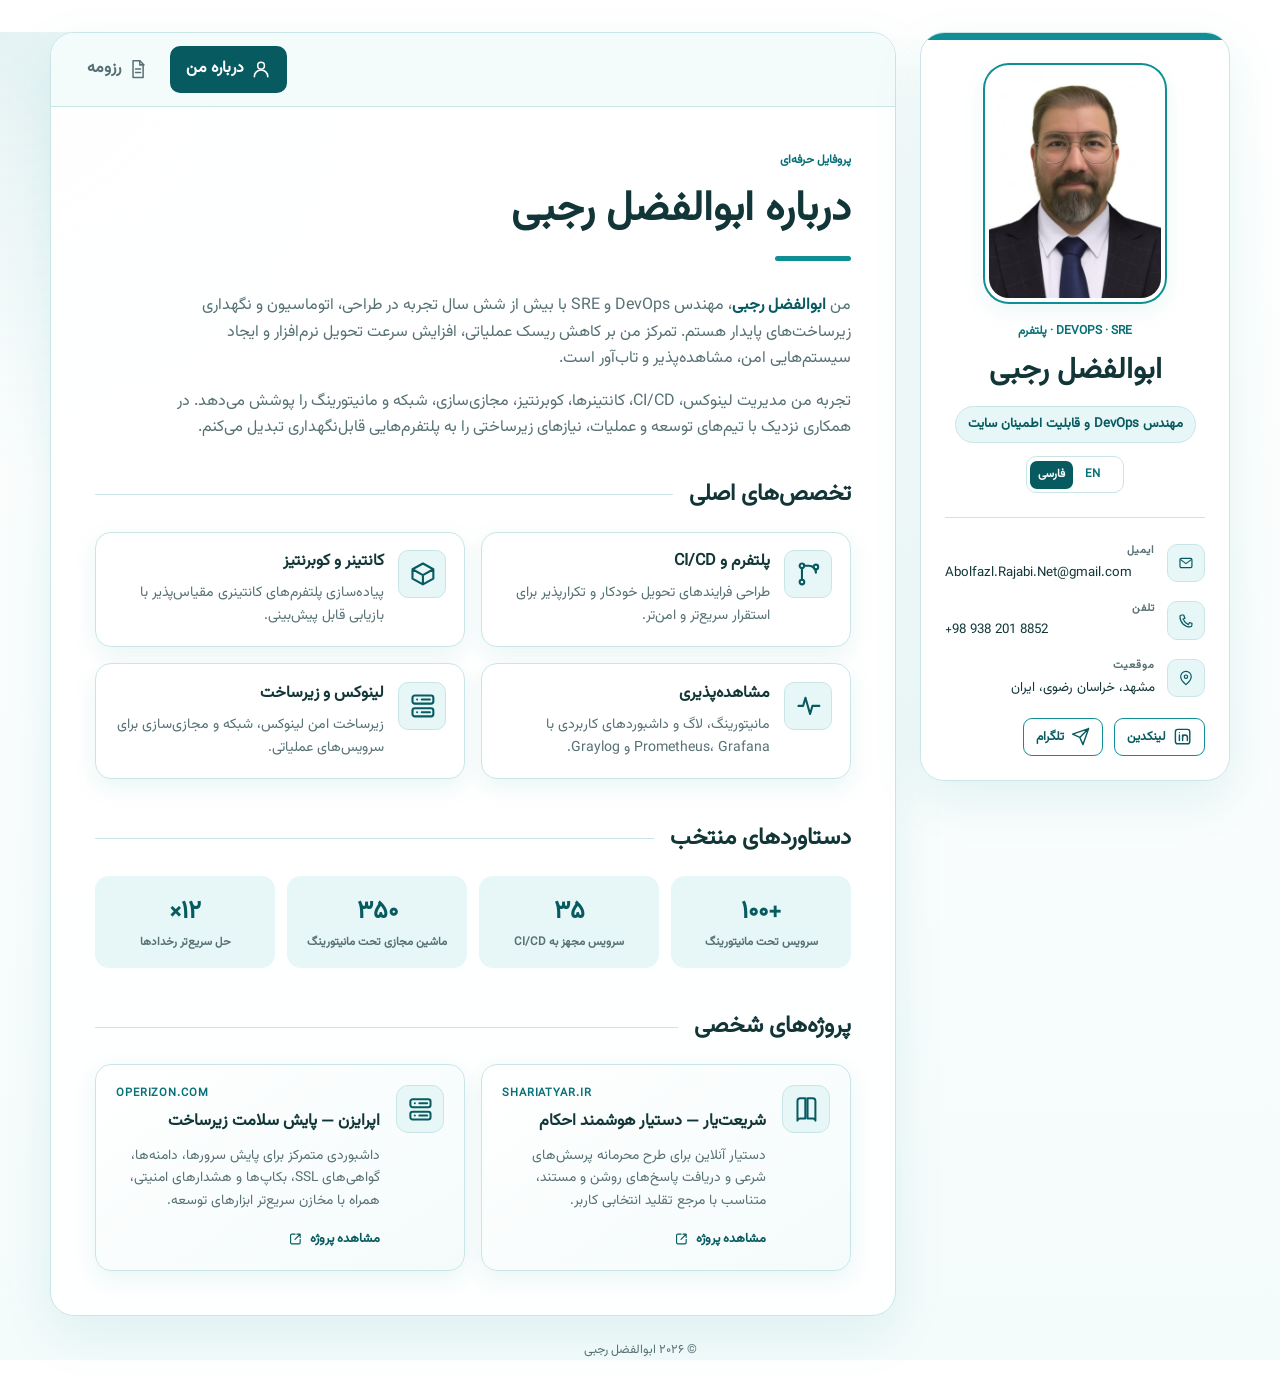
==== commit c6e8aa7a: "fix some issues" ====
--- a/fa/index.html
+++ b/fa/index.html
@@ -16,7 +16,7 @@
     <link rel="alternate" hreflang="fa" href="https://abolfazl-rajabi.ir/fa/" />
     <link rel="alternate" hreflang="x-default" href="https://abolfazl-rajabi.ir/" />
     <link rel="icon" href="../assets/images/favicon.svg" type="image/svg+xml" />
-    <link rel="preload" href="../assets/images/my-avatar.png" as="image" type="image/png" />
+    <link rel="preload" href="../assets/images/my-avatar.jpg" as="image" type="image/jpeg" />
     <link rel="preload" href="../assets/fonts/Vazirmatn-Regular.ttf" as="font" type="font/ttf" crossorigin />
     <link rel="stylesheet" href="../assets/css/style.css" />
 
@@ -24,14 +24,14 @@
     <meta property="og:url" content="https://abolfazl-rajabi.ir/fa/" />
     <meta property="og:title" content="ابوالفضل رجبی | مهندس DevOps و SRE" />
     <meta property="og:description" content="مهندس DevOps و SRE با تمرکز بر زیرساخت پایدار، اتوماسیون، مانیتورینگ و پلتفرم‌های Cloud Native." />
-    <meta property="og:image" content="https://abolfazl-rajabi.ir/assets/images/my-avatar.png" />
+    <meta property="og:image" content="https://abolfazl-rajabi.ir/assets/images/my-avatar.jpg" />
     <meta property="og:image:alt" content="تصویر ابوالفضل رجبی" />
     <meta property="og:locale" content="fa_IR" />
     <meta property="og:locale:alternate" content="en_US" />
     <meta name="twitter:card" content="summary" />
     <meta name="twitter:title" content="ابوالفضل رجبی | مهندس DevOps و SRE" />
     <meta name="twitter:description" content="متخصص لینوکس، کوبرنتیز، داکر، CI/CD، مانیتورینگ و اتوماسیون زیرساخت." />
-    <meta name="twitter:image" content="https://abolfazl-rajabi.ir/assets/images/my-avatar.png" />
+    <meta name="twitter:image" content="https://abolfazl-rajabi.ir/assets/images/my-avatar.jpg" />
 
     <script type="application/ld+json">
       {
@@ -41,7 +41,7 @@
         "name": "ابوالفضل رجبی",
         "alternateName": ["Abolfazl Rajabi"],
         "url": "https://abolfazl-rajabi.ir/fa/",
-        "image": "https://abolfazl-rajabi.ir/assets/images/my-avatar.png",
+        "image": "https://abolfazl-rajabi.ir/assets/images/my-avatar.jpg",
         "jobTitle": "مهندس DevOps و قابلیت اطمینان سایت",
         "description": "مهندس DevOps و SRE متخصص لینوکس، کوبرنتیز، داکر، CI/CD، مانیتورینگ و اتوماسیون زیرساخت.",
         "email": "mailto:abolfazl.rajabi.net@gmail.com",
@@ -67,12 +67,14 @@
       <symbol id="icon-container" viewBox="0 0 24 24"><path d="m12 3 9 5-9 5-9-5zM3 8v8l9 5 9-5V8M12 13v8"/></symbol>
       <symbol id="icon-observability" viewBox="0 0 24 24"><path d="M3 12h4l2-7 4 14 2-7h6"/></symbol>
       <symbol id="icon-server" viewBox="0 0 24 24"><rect x="3" y="3" width="18" height="7" rx="2"/><rect x="3" y="14" width="18" height="7" rx="2"/><path d="M7 6.5h.01M7 17.5h.01M11 6.5h7M11 17.5h7"/></symbol>
+      <symbol id="icon-book" viewBox="0 0 24 24"><path d="M4 4.5A2.5 2.5 0 0 1 6.5 2H11v18H6.5A2.5 2.5 0 0 0 4 22zM20 4.5A2.5 2.5 0 0 0 17.5 2H13v18h4.5A2.5 2.5 0 0 1 20 22z"/></symbol>
+      <symbol id="icon-external" viewBox="0 0 24 24"><path d="M14 5h5v5M19 5l-8 8"/><path d="M19 13v5a2 2 0 0 1-2 2H6a2 2 0 0 1-2-2V7a2 2 0 0 1 2-2h5"/></symbol>
     </svg>
     <a class="skip-link" href="#main-content">رفتن به محتوای اصلی</a>
     <main class="layout" id="main-content">
       <aside class="profile-card" aria-labelledby="profile-name">
         <div class="profile-summary">
-          <img class="avatar" src="../assets/images/my-avatar.png" width="160" height="160" alt="تصویر ابوالفضل رجبی" />
+          <img class="avatar" src="../assets/images/my-avatar.jpg" width="180" height="240" alt="تصویر ابوالفضل رجبی" />
           <div>
             <p class="eyebrow">DevOps · SRE · پلتفرم</p>
             <h1 id="profile-name">ابوالفضل رجبی</h1>
@@ -126,6 +128,29 @@
               <div><dt>+۱۰۰</dt><dd>سرویس تحت مانیتورینگ</dd></div><div><dt>۳۵</dt><dd>سرویس مجهز به CI/CD</dd></div><div><dt>۳۵۰</dt><dd>ماشین مجازی تحت مانیتورینگ</dd></div><div><dt>۱۲×</dt><dd>حل سریع‌تر رخدادها</dd></div>
             </dl>
           </section>
+          <section class="projects" aria-labelledby="projects-title">
+            <div class="section-heading"><h3 id="projects-title">پروژه‌های شخصی</h3><span class="heading-line" aria-hidden="true"></span></div>
+            <div class="project-grid">
+              <article class="project-card">
+                <div class="project-icon" aria-hidden="true"><svg class="ui-icon"><use href="#icon-book"/></svg></div>
+                <div class="project-content">
+                  <p class="project-domain" dir="ltr">shariatyar.ir</p>
+                  <h4>شریعت‌یار — دستیار هوشمند احکام</h4>
+                  <p>دستیار آنلاین برای طرح محرمانه پرسش‌های شرعی و دریافت پاسخ‌های روشن و مستند، متناسب با مرجع تقلید انتخابی کاربر.</p>
+                  <a class="project-link" href="https://shariatyar.ir" target="_blank" rel="noopener noreferrer external">مشاهده پروژه<svg class="ui-icon" aria-hidden="true"><use href="#icon-external"/></svg></a>
+                </div>
+              </article>
+              <article class="project-card">
+                <div class="project-icon" aria-hidden="true"><svg class="ui-icon"><use href="#icon-server"/></svg></div>
+                <div class="project-content">
+                  <p class="project-domain" dir="ltr">operizon.com</p>
+                  <h4>اپرایزن — پایش سلامت زیرساخت</h4>
+                  <p>داشبوردی متمرکز برای پایش سرورها، دامنه‌ها، گواهی‌های SSL، بکاپ‌ها و هشدارهای امنیتی، همراه با مخازن سریع‌تر ابزارهای توسعه.</p>
+                  <a class="project-link" href="https://operizon.com" target="_blank" rel="noopener noreferrer external">مشاهده پروژه<svg class="ui-icon" aria-hidden="true"><use href="#icon-external"/></svg></a>
+                </div>
+              </article>
+            </div>
+          </section>
         </article>
 
         <article id="resume-panel" class="page" role="tabpanel" aria-labelledby="resume-tab" data-page="resume" hidden>
--- a/assets/css/style.css
+++ b/assets/css/style.css
@@ -167,14 +167,14 @@
 }
 
 .avatar {
-  width: 160px;
-  aspect-ratio: 1;
+  width: 180px;
+  height: auto;
   margin: 0.5rem auto 1.2rem;
   border: 4px solid var(--white);
   border-radius: 24px;
   background: var(--brand-soft);
   box-shadow: 0 0 0 2px var(--brand), var(--shadow-small);
-  object-fit: cover;
+  object-fit: contain;
 }
 
 .eyebrow {
@@ -969,3 +969,134 @@
     height: 2.15rem;
   }
 }
+
+
+/* Personal projects */
+.projects {
+  margin-top: 2.6rem;
+}
+
+.project-grid {
+  display: grid;
+  grid-template-columns: repeat(2, minmax(0, 1fr));
+  gap: 1rem;
+}
+
+.project-card {
+  position: relative;
+  display: grid;
+  grid-template-columns: auto minmax(0, 1fr);
+  gap: 1rem;
+  min-height: 100%;
+  padding: 1.25rem;
+  border: 1px solid var(--border);
+  border-radius: var(--radius);
+  background: linear-gradient(145deg, var(--white), var(--brand-faint));
+  box-shadow: var(--shadow-small);
+  overflow: hidden;
+  transition: border-color var(--transition), box-shadow var(--transition), transform var(--transition);
+}
+
+.project-card::after {
+  position: absolute;
+  inset: auto 0 0;
+  height: 3px;
+  content: "";
+  background: var(--brand);
+  transform: scaleX(0);
+  transform-origin: left;
+  transition: transform var(--transition);
+}
+
+.project-card:hover {
+  border-color: var(--brand);
+  box-shadow: 0 14px 34px rgb(15 143 149 / 14%);
+  transform: translateY(-3px);
+}
+
+.project-card:hover::after {
+  transform: scaleX(1);
+}
+
+.project-icon {
+  display: grid;
+  width: 3rem;
+  height: 3rem;
+  place-items: center;
+  border: 1px solid var(--border);
+  border-radius: 12px;
+  color: var(--brand-deep);
+  background: var(--brand-soft);
+  font-size: 1.4rem;
+}
+
+.project-content {
+  display: flex;
+  min-width: 0;
+  flex-direction: column;
+}
+
+.project-domain {
+  margin-bottom: 0.35rem;
+  color: var(--brand-dark);
+  font-size: 0.7rem;
+  font-weight: 800;
+  letter-spacing: 0.08em;
+  text-transform: uppercase;
+}
+
+.project-card h4 {
+  margin-bottom: 0.6rem;
+  color: var(--ink);
+  font-size: 1.03rem;
+}
+
+.project-card p:not(.project-domain) {
+  margin-bottom: 1rem;
+  color: var(--muted);
+  font-size: 0.86rem;
+}
+
+.project-link {
+  display: inline-flex;
+  width: fit-content;
+  align-items: center;
+  gap: 0.4rem;
+  margin-top: auto;
+  color: var(--brand-deep);
+  font-size: 0.8rem;
+  font-weight: 800;
+  text-decoration: none;
+}
+
+.project-link:hover {
+  color: var(--brand);
+}
+
+.project-link .ui-icon {
+  transition: transform var(--transition);
+}
+
+.project-link:hover .ui-icon {
+  transform: translate(2px, -2px);
+}
+
+html[dir="rtl"] .project-card::after {
+  transform-origin: right;
+}
+
+html[dir="rtl"] .project-link:hover .ui-icon {
+  transform: translate(-2px, -2px);
+}
+
+@media (max-width: 680px) {
+  .project-grid {
+    grid-template-columns: 1fr;
+  }
+}
+
+@media (max-width: 420px) {
+  .project-card {
+    grid-template-columns: 1fr;
+  }
+}
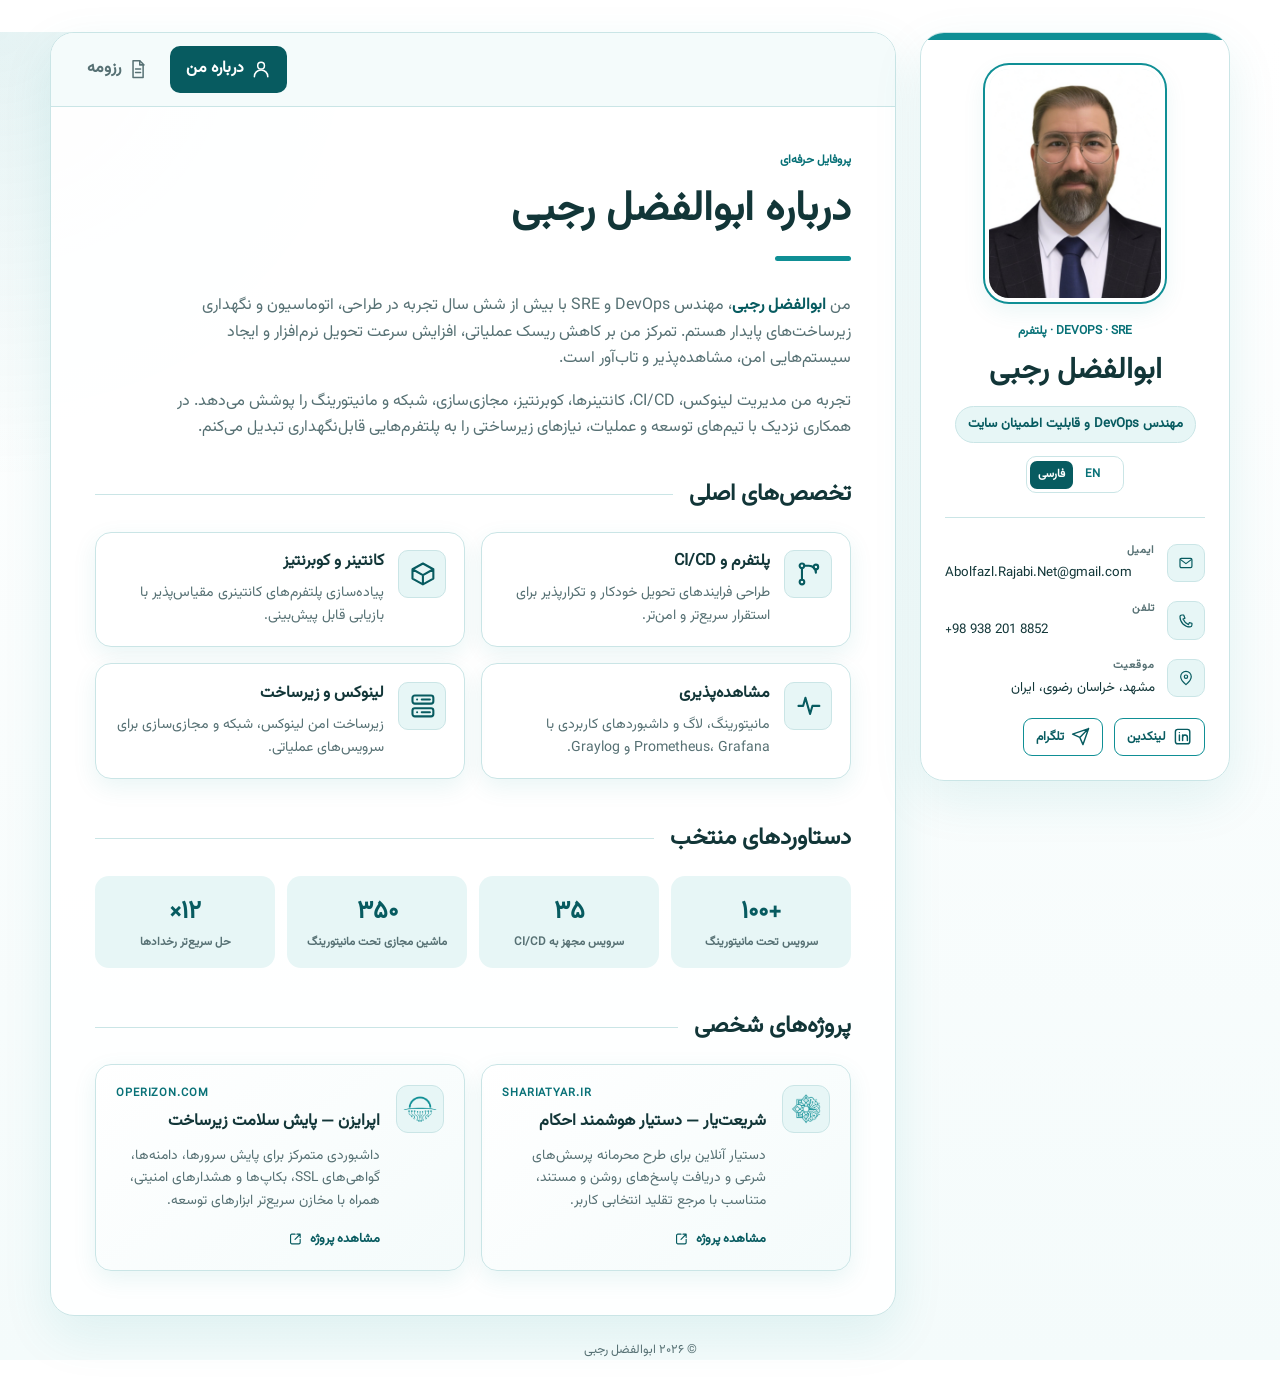
==== commit d374a4e9: "fix some issues" ====
--- a/fa/index.html
+++ b/fa/index.html
@@ -132,7 +132,7 @@
             <div class="section-heading"><h3 id="projects-title">پروژه‌های شخصی</h3><span class="heading-line" aria-hidden="true"></span></div>
             <div class="project-grid">
               <article class="project-card">
-                <div class="project-icon" aria-hidden="true"><svg class="ui-icon"><use href="#icon-book"/></svg></div>
+                <div class="project-icon" aria-hidden="true"><span class="project-logo project-logo--shariatyar"></span></div>
                 <div class="project-content">
                   <p class="project-domain" dir="ltr">shariatyar.ir</p>
                   <h4>شریعت‌یار — دستیار هوشمند احکام</h4>
@@ -141,7 +141,7 @@
                 </div>
               </article>
               <article class="project-card">
-                <div class="project-icon" aria-hidden="true"><svg class="ui-icon"><use href="#icon-server"/></svg></div>
+                <div class="project-icon" aria-hidden="true"><span class="project-logo project-logo--operizon"></span></div>
                 <div class="project-content">
                   <p class="project-domain" dir="ltr">operizon.com</p>
                   <h4>اپرایزن — پایش سلامت زیرساخت</h4>
--- a/assets/css/style.css
+++ b/assets/css/style.css
@@ -1030,6 +1030,36 @@
   font-size: 1.4rem;
 }
 
+.project-logo {
+  display: block;
+  width: 2rem;
+  height: 2rem;
+  background: var(--brand);
+  transition: transform var(--transition);
+  -webkit-mask-position: center;
+  mask-position: center;
+  -webkit-mask-repeat: no-repeat;
+  mask-repeat: no-repeat;
+  -webkit-mask-size: contain;
+  mask-size: contain;
+}
+
+.project-logo--shariatyar {
+  -webkit-mask-image: url("../images/shariatyar-icon.png");
+  mask-image: url("../images/shariatyar-icon.png");
+}
+
+.project-logo--operizon {
+  width: 2.2rem;
+  height: 2.2rem;
+  -webkit-mask-image: url("../images/operizon-icon.png");
+  mask-image: url("../images/operizon-icon.png");
+}
+
+.project-card:hover .project-logo {
+  transform: scale(1.08);
+}
+
 .project-content {
   display: flex;
   min-width: 0;
